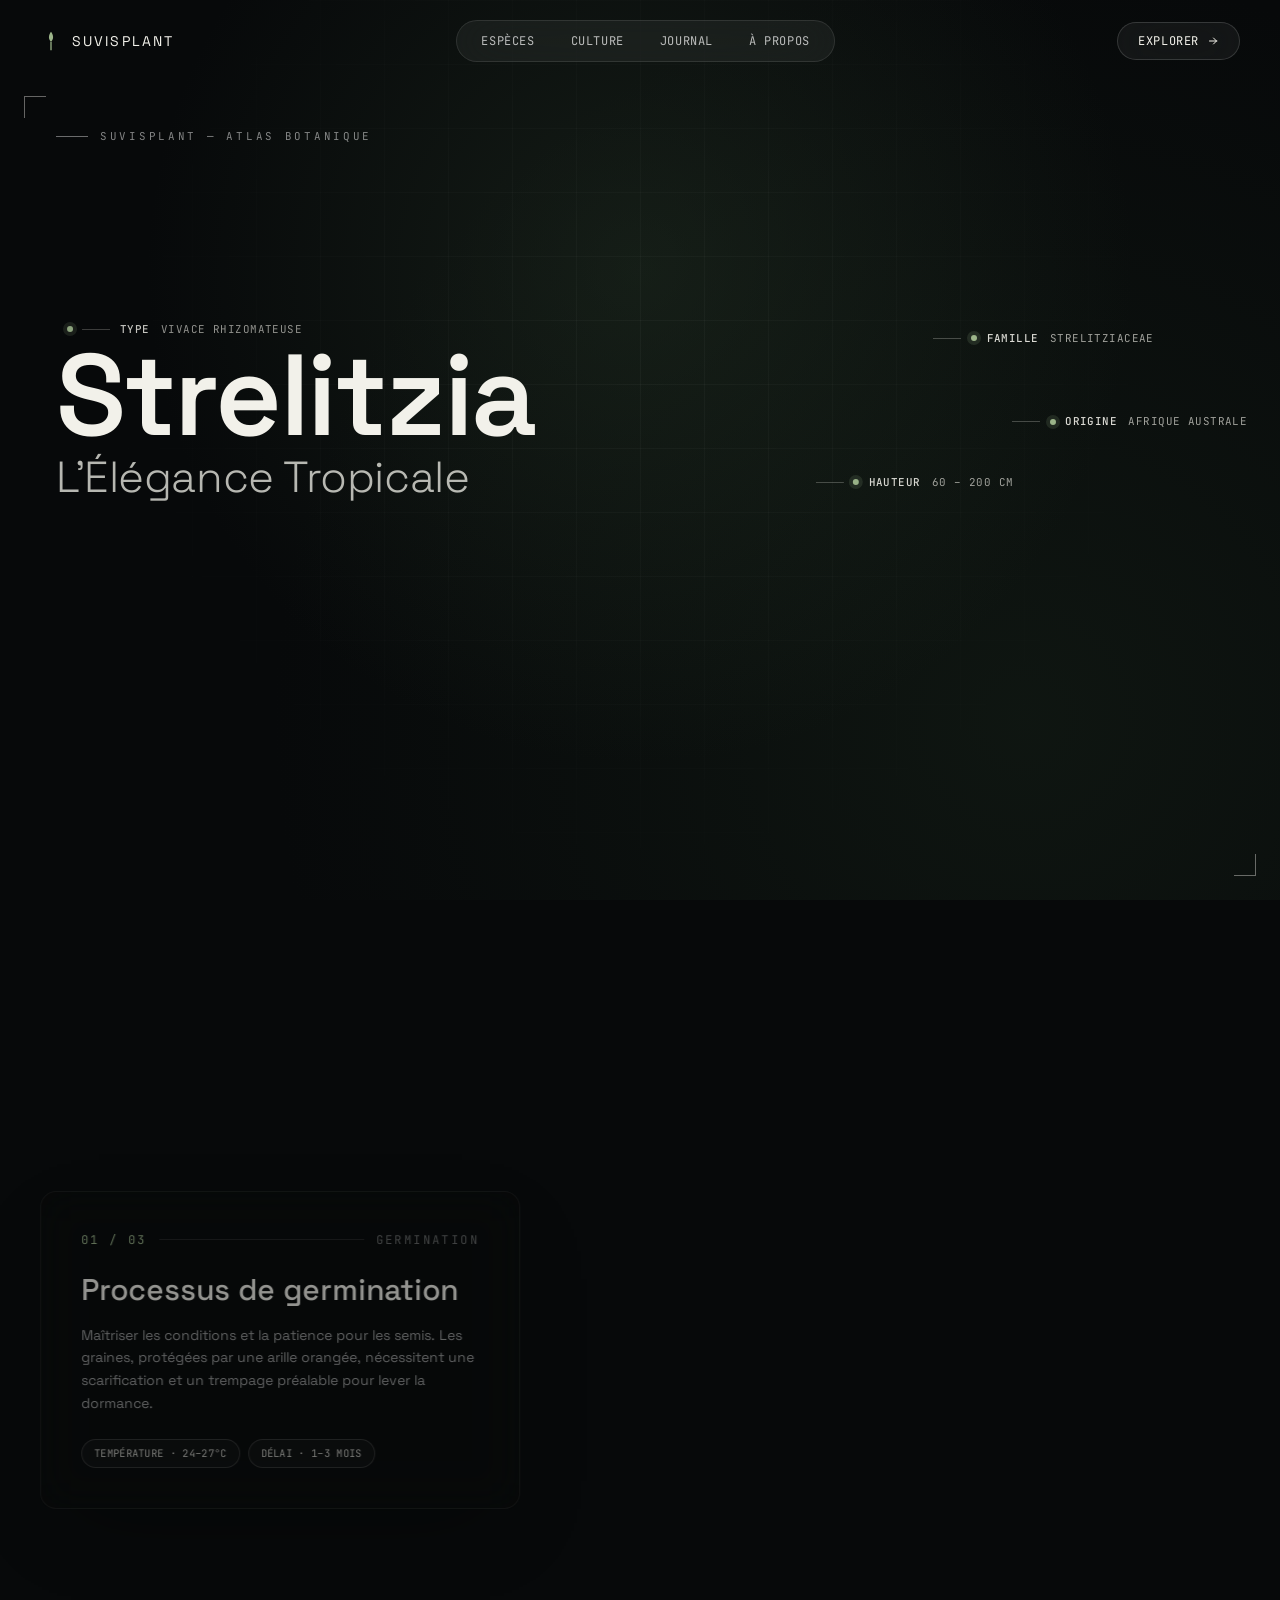
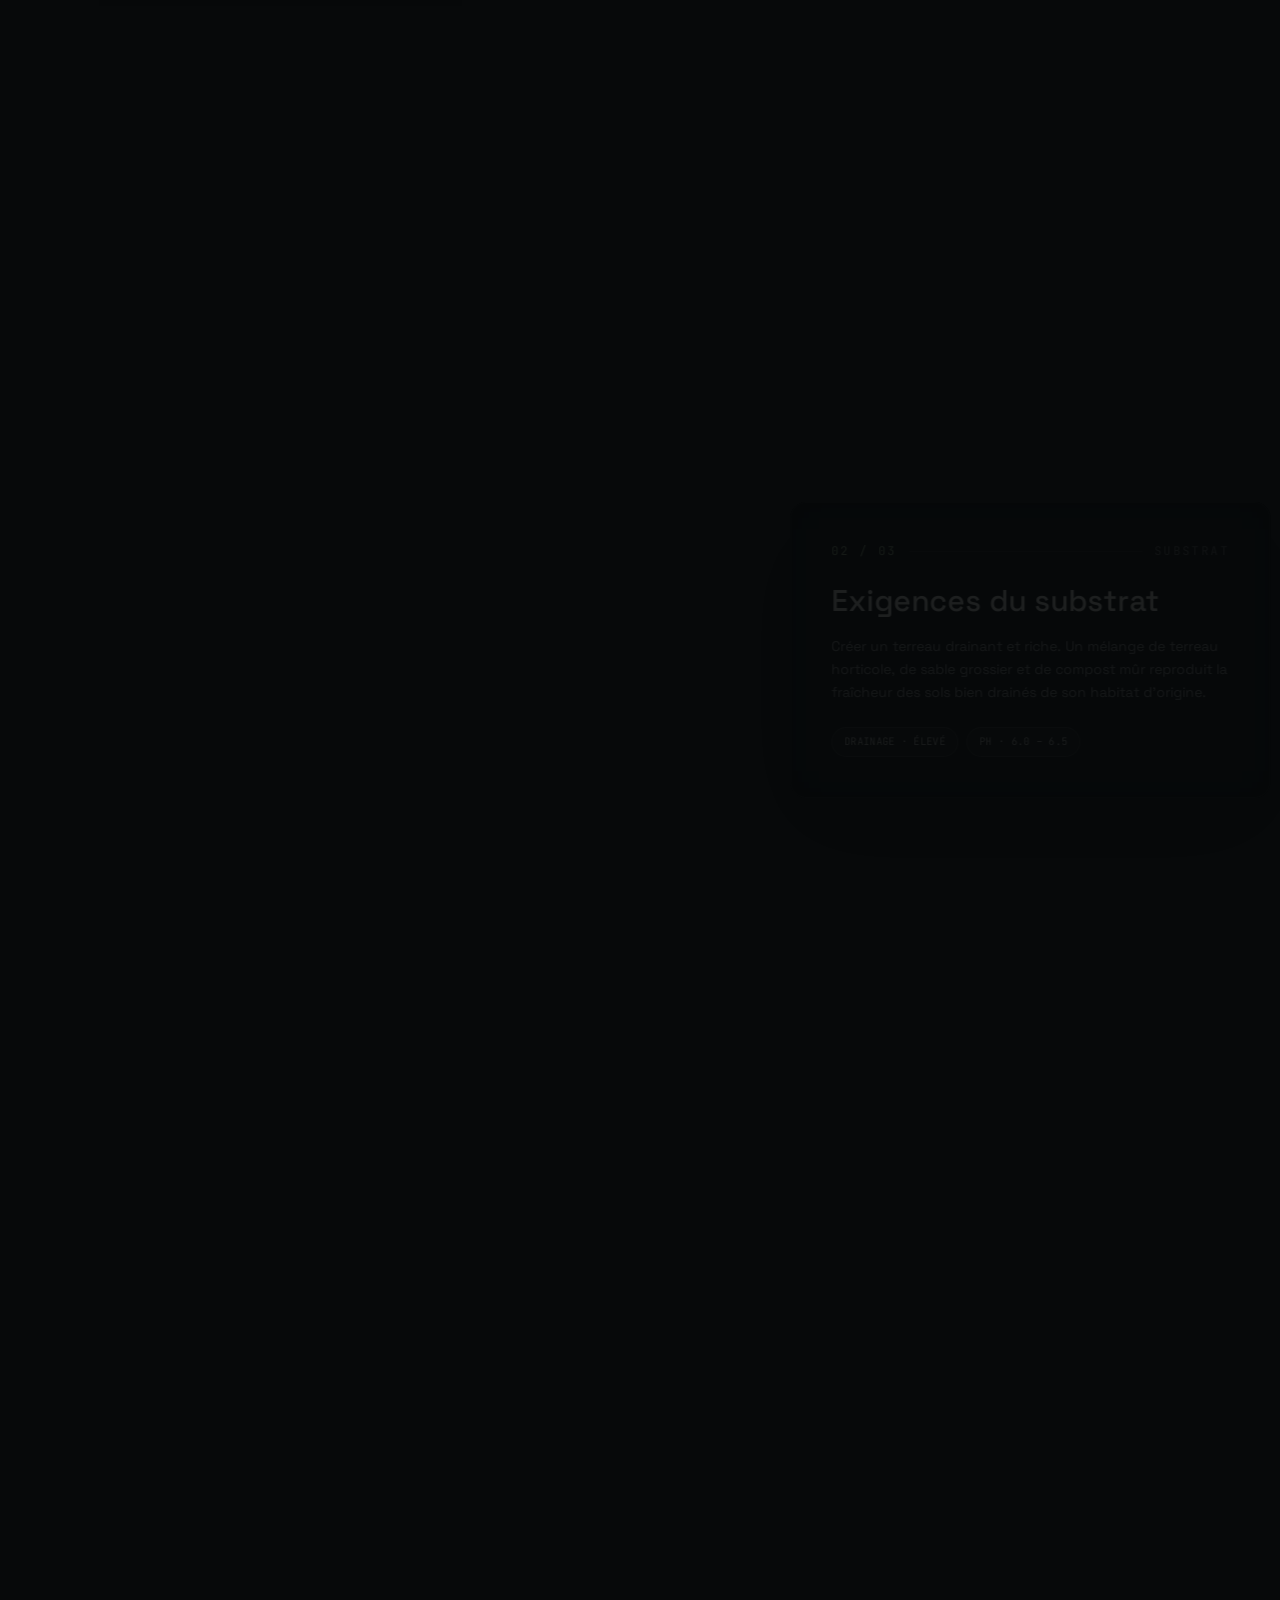
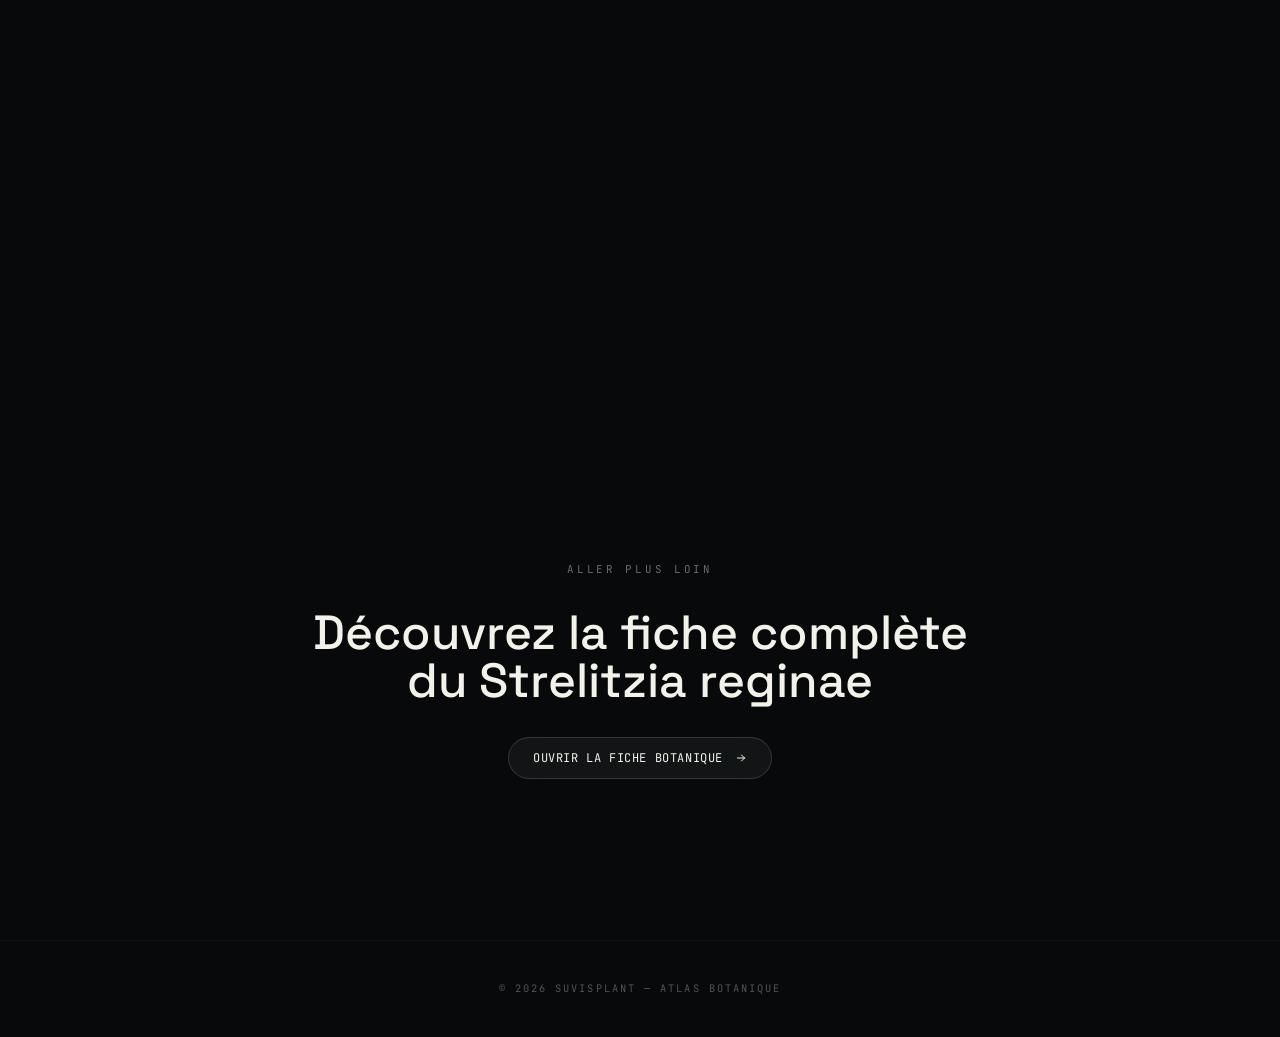
==== strelitzia.html @ f4ab7fd3 "Ajoute la page immersive Strelitzia (scrollytelling nature-tech) Nouvelle page d'accueil dédiée stre" ====
<!DOCTYPE html>
<html lang="fr">
<head>
<meta charset="UTF-8">
<meta name="viewport" content="width=device-width, initial-scale=1.0">
<title>Strelitzia — L'Élégance Tropicale | SuvisPlant</title>
<meta name="description" content="SuvisPlant — Atlas botanique immersif du Strelitzia reginae (Oiseau de paradis) : germination, substrat et exposition, en scrollytelling 3D.">
<meta name="theme-color" content="#07090A">
<link rel="icon" href="data:image/svg+xml,%3Csvg xmlns='http://www.w3.org/2000/svg' viewBox='0 0 100 100'%3E%3Ctext y='.9em' font-size='90'%3E%F0%9F%8C%BF%3C/text%3E%3C/svg%3E">

<!-- Polices : Space Grotesk (titres monumentaux) + JetBrains Mono (données / labels techniques) -->
<link rel="preconnect" href="https://fonts.googleapis.com">
<link rel="preconnect" href="https://fonts.gstatic.com" crossorigin>
<link href="https://fonts.googleapis.com/css2?family=Space+Grotesk:wght@300;400;500;600;700&family=JetBrains+Mono:wght@400;500;600&display=swap" rel="stylesheet">

<!-- Tailwind CSS : feuille statique pré-compilée (css/strelitzia.tw.css).
     Après modification des classes dans ce fichier, régénérer avec :
     npx tailwindcss@3.4 -i input.css -o css/strelitzia.tw.css --minify
     (config : content=[strelitzia.html], theme.extend = fontFamily display/mono + couleurs ink/mist/sage) -->
<link rel="stylesheet" href="css/strelitzia.tw.css">

<style>
  html { scroll-behavior: smooth; overflow-x: clip; }
  body { background: #07090A; overflow-x: clip; }

  ::selection { background: #9CB58A; color: #07090A; }

  /* ---- Fond fixe : voile atmosphérique en attendant la scène Three.js ---- */
  #scene-stage {
    background:
      radial-gradient(circle at 50% 30%, rgba(45,64,45,0.35), transparent 55%),
      radial-gradient(circle at 80% 80%, rgba(20,30,22,0.6), transparent 60%),
      #07090A;
  }
  #scene-stage::after {
    content: "";
    position: absolute; inset: 0;
    background-image:
      linear-gradient(rgba(255,255,255,0.035) 1px, transparent 1px),
      linear-gradient(90deg, rgba(255,255,255,0.035) 1px, transparent 1px);
    background-size: 64px 64px;
    mask-image: radial-gradient(circle at 50% 40%, black 0%, transparent 70%);
    pointer-events: none;
  }

  /* ---- Titre monumental ---- */
  .hero-title {
    font-family: 'Space Grotesk', sans-serif;
    font-weight: 600;
    line-height: 0.92;
    letter-spacing: -0.02em;
    font-size: clamp(3.25rem, 9vw, 8.5rem);
  }
  .hero-title-sub {
    font-weight: 300;
    font-size: clamp(1.5rem, 3.4vw, 2.75rem);
    letter-spacing: -0.01em;
    color: rgba(242,241,234,0.75);
  }

  /* ---- Marqueurs de données flottants (repères type HUD) ---- */
  /* display géré par les utilitaires Tailwind (hidden / sm:flex / lg:flex) */
  .data-marker {
    position: absolute;
    align-items: center;
    gap: 0.6rem;
    font-family: 'JetBrains Mono', monospace;
    font-size: 0.68rem;
    letter-spacing: 0.04em;
    text-transform: uppercase;
    color: rgba(242,241,234,0.65);
    white-space: nowrap;
  }
  .data-marker-dot {
    width: 6px; height: 6px; border-radius: 9999px;
    background: #9CB58A;
    box-shadow: 0 0 0 4px rgba(156,181,138,0.15);
    flex-shrink: 0;
  }
  .data-marker-line {
    width: 28px; height: 1px;
    background: rgba(242,241,234,0.25);
    flex-shrink: 0;
  }
  .data-marker b {
    color: rgba(242,241,234,0.9);
    font-weight: 500;
    margin-right: 0.35em;
  }

  /* ---- Fiches techniques flottantes ---- */
  .fiche-panel {
    max-width: 30rem;
    background: rgba(10,12,10,0.45);
    backdrop-filter: blur(20px);
    -webkit-backdrop-filter: blur(20px);
    border: 1px solid rgba(242,241,234,0.08);
    box-shadow: 0 30px 80px -30px rgba(0,0,0,0.7);
  }

  /* Angles techniques (repères "chirurgicaux") sur la section hero */
  .hud-corner { position: absolute; width: 22px; height: 22px; opacity: 0.4; }
  .hud-corner::before, .hud-corner::after { content: ""; position: absolute; background: #F2F1EA; }
  .hud-corner::before { width: 100%; height: 1px; top: 0; left: 0; }
  .hud-corner::after { width: 1px; height: 100%; top: 0; left: 0; }
  .hud-corner.br { transform: rotate(180deg); }

  .chip {
    font-family: 'JetBrains Mono', monospace;
    font-size: 0.65rem;
    letter-spacing: 0.03em;
    text-transform: uppercase;
    color: rgba(242,241,234,0.8);
    border: 1px solid rgba(242,241,234,0.15);
    background: rgba(255,255,255,0.03);
  }

  .scroll-cue-line { width: 1px; height: 40px; background: linear-gradient(to bottom, rgba(242,241,234,0.6), transparent); }
</style>
</head>
<body class="text-[#F2F1EA] font-display antialiased overflow-x-hidden">

<!-- ==================================================================
     FOND FIXE PLEIN ÉCRAN — accueille la scène 3D (Strelitzia)
     ================================================================== -->
<div id="scene-stage" class="fixed inset-0 z-0 h-screen w-screen overflow-hidden">
  <!-- PLACEHOLDER : SCÈNE THREE.JS (MODÈLE STRELITZIA) ICI -->
  <canvas id="strelitzia-canvas" class="h-full w-full block" data-gsap-target="scene-canvas"></canvas>
</div>

<!-- ==================================================================
     HEADER — transparent, fixe, glassmorphism au scroll
     ================================================================== -->
<header id="site-header" class="fixed top-0 inset-x-0 z-50 transition-colors duration-500" data-gsap="header">
  <div class="mx-auto flex max-w-7xl items-center justify-between gap-6 px-6 py-5 lg:px-10">

    <a href="index.html" class="flex items-center gap-2.5 shrink-0">
      <svg width="22" height="22" viewBox="0 0 24 24" fill="none" class="text-sage">
        <path d="M12 2C9 6 9 10 12 13C15 10 15 6 12 2Z" fill="currentColor"/>
        <path d="M12 22V13" stroke="currentColor" stroke-width="1.4"/>
      </svg>
      <span class="font-display text-sm tracking-[0.15em] uppercase">SuvisPlant</span>
    </a>

    <nav class="hidden md:flex items-center gap-1 rounded-full border border-white/10 bg-white/5 px-2 py-1.5 backdrop-blur-xl">
      <a href="index.html#plantCatalog" class="rounded-full px-4 py-1.5 text-xs font-mono uppercase tracking-wider text-white/70 hover:text-white hover:bg-white/10 transition">Espèces</a>
      <a href="#fiches" class="rounded-full px-4 py-1.5 text-xs font-mono uppercase tracking-wider text-white/70 hover:text-white hover:bg-white/10 transition">Culture</a>
      <a href="index.html" class="rounded-full px-4 py-1.5 text-xs font-mono uppercase tracking-wider text-white/70 hover:text-white hover:bg-white/10 transition">Journal</a>
      <a href="index.html" class="rounded-full px-4 py-1.5 text-xs font-mono uppercase tracking-wider text-white/70 hover:text-white hover:bg-white/10 transition">À propos</a>
    </nav>

    <a href="index.html#plante=p108-strelitzia-reginae"
       class="flex items-center gap-2 rounded-full border border-white/15 bg-white/5 px-5 py-2.5 text-xs font-mono uppercase tracking-wider backdrop-blur-xl hover:bg-white/10 hover:border-white/30 transition shrink-0">
      Explorer
      <svg width="12" height="12" viewBox="0 0 24 24" fill="none"><path d="M5 12H19M19 12L13 6M19 12L13 18" stroke="currentColor" stroke-width="2" stroke-linecap="round" stroke-linejoin="round"/></svg>
    </a>
  </div>
</header>

<main class="relative z-10">

  <!-- ================================================================
       HERO — titre monumental + repères HUD + intro
       ================================================================ -->
  <section id="hero" data-gsap-section="hero" class="relative flex h-[100svh] min-h-[760px] w-full flex-col justify-between overflow-hidden px-6 pb-10 pt-28 lg:px-14 lg:pt-32">

    <span class="hud-corner tl" style="top:96px; left:24px;"></span>
    <span class="hud-corner br" style="bottom:24px; right:24px;"></span>

    <!-- Kicker -->
    <div class="flex items-center gap-3 text-white/50" data-gsap="hero-kicker">
      <span class="block h-px w-8 bg-white/40"></span>
      <span class="font-mono text-[0.68rem] uppercase tracking-[0.25em]">SuvisPlant — Atlas Botanique</span>
    </div>

    <!-- Titre + repères de données -->
    <div class="relative flex-1 flex items-center">
      <div class="relative w-full">
        <h1 class="hero-title" data-gsap="hero-title">
          <span class="block">Strelitzia</span>
          <span class="hero-title-sub block mt-2">L'Élégance Tropicale</span>
        </h1>

        <!-- Repères flottants type HUD, positionnés autour de l'emplacement du futur modèle 3D -->
        <div class="data-marker hidden sm:flex" style="top: -8%; right: 6%;" data-gsap="marker-famille">
          <span class="data-marker-line"></span>
          <span class="data-marker-dot"></span>
          <span><b>Famille</b> Strelitziaceae</span>
        </div>
        <div class="data-marker hidden sm:flex" style="top: 46%; right: -2%;" data-gsap="marker-origine">
          <span class="data-marker-line"></span>
          <span class="data-marker-dot"></span>
          <span><b>Origine</b> Afrique australe</span>
        </div>
        <div class="data-marker hidden sm:flex" style="bottom: 4%; right: 18%;" data-gsap="marker-hauteur">
          <span class="data-marker-line"></span>
          <span class="data-marker-dot"></span>
          <span><b>Hauteur</b> 60 – 200 cm</span>
        </div>
        <div class="data-marker hidden lg:flex" style="top: -14%; left: 1%;" data-gsap="marker-type">
          <span class="data-marker-dot"></span>
          <span class="data-marker-line"></span>
          <span><b>Type</b> Vivace rhizomateuse</span>
        </div>
      </div>
    </div>

    <!-- Bas de hero : texte d'intro + cue de scroll -->
    <div class="flex flex-col md:flex-row md:items-end md:justify-between gap-8" data-gsap="hero-footer">
      <p class="max-w-md text-sm leading-relaxed text-white/55" data-gsap="hero-text">
        Reconnu pour son inflorescence spectaculaire évoquant la crête d'un oiseau tropical,
        le <em class="not-italic text-white/80">Strelitzia reginae</em> incarne l'élégance
        sculpturale du vivant. Cet atlas retrace, étape par étape, les conditions précises
        de sa culture.
      </p>
      <div class="flex items-center gap-3 md:flex-col md:items-center" data-gsap="scroll-cue">
        <span class="font-mono text-[0.65rem] uppercase tracking-[0.2em] text-white/40 md:[writing-mode:vertical-rl]">Faites défiler</span>
        <span class="scroll-cue-line"></span>
      </div>
    </div>
  </section>

  <!-- ================================================================
       FICHES TECHNIQUES — panneaux asymétriques déclenchés au scroll
       ================================================================ -->
  <div id="fiches" data-gsap-section="fiches">

    <!-- Fiche 01 — Germination (gauche) -->
    <section class="relative flex min-h-screen w-full items-center justify-start px-6 lg:px-16" data-panel-index="1">
      <article class="fiche-panel rounded-2xl p-8 lg:p-10" data-gsap="panel-1">
        <div class="mb-6 flex items-center gap-3 text-sage">
          <span class="font-mono text-xs tracking-[0.2em]">01 / 03</span>
          <span class="block h-px flex-1 bg-white/10"></span>
          <span class="font-mono text-xs uppercase tracking-[0.2em] text-white/40">Germination</span>
        </div>
        <h2 class="font-display text-2xl lg:text-3xl font-medium mb-4">Processus de germination</h2>
        <p class="text-sm leading-relaxed text-white/60">
          Maîtriser les conditions et la patience pour les semis. Les graines,
          protégées par une arille orangée, nécessitent une scarification et un
          trempage préalable pour lever la dormance.
        </p>
        <div class="mt-6 flex flex-wrap gap-2">
          <span class="chip rounded-full px-3 py-1.5">Température · 24–27°C</span>
          <span class="chip rounded-full px-3 py-1.5">Délai · 1–3 mois</span>
        </div>
      </article>
    </section>

    <!-- Fiche 02 — Substrat (droite) -->
    <section class="relative flex min-h-screen w-full items-center justify-end px-6 lg:px-16" data-panel-index="2">
      <article class="fiche-panel rounded-2xl p-8 lg:p-10" data-gsap="panel-2">
        <div class="mb-6 flex items-center gap-3 text-sage">
          <span class="font-mono text-xs tracking-[0.2em]">02 / 03</span>
          <span class="block h-px flex-1 bg-white/10"></span>
          <span class="font-mono text-xs uppercase tracking-[0.2em] text-white/40">Substrat</span>
        </div>
        <h2 class="font-display text-2xl lg:text-3xl font-medium mb-4">Exigences du substrat</h2>
        <p class="text-sm leading-relaxed text-white/60">
          Créer un terreau drainant et riche. Un mélange de terreau horticole,
          de sable grossier et de compost mûr reproduit la fraîcheur des sols
          bien drainés de son habitat d'origine.
        </p>
        <div class="mt-6 flex flex-wrap gap-2">
          <span class="chip rounded-full px-3 py-1.5">Drainage · Élevé</span>
          <span class="chip rounded-full px-3 py-1.5">pH · 6.0 – 6.5</span>
        </div>
      </article>
    </section>

    <!-- Fiche 03 — Exposition (gauche) -->
    <section class="relative flex min-h-screen w-full items-center justify-start px-6 lg:px-16" data-panel-index="3">
      <article class="fiche-panel rounded-2xl p-8 lg:p-10" data-gsap="panel-3">
        <div class="mb-6 flex items-center gap-3 text-sage">
          <span class="font-mono text-xs tracking-[0.2em]">03 / 03</span>
          <span class="block h-px flex-1 bg-white/10"></span>
          <span class="font-mono text-xs uppercase tracking-[0.2em] text-white/40">Exposition</span>
        </div>
        <h2 class="font-display text-2xl lg:text-3xl font-medium mb-4">Exposition</h2>
        <p class="text-sm leading-relaxed text-white/60">
          Maximiser la lumière pour une croissance optimale. Une lumière vive
          et abondante — sans soleil brûlant aux heures les plus chaudes —
          favorise l'apparition des inflorescences.
        </p>
        <div class="mt-6 flex flex-wrap gap-2">
          <span class="chip rounded-full px-3 py-1.5">Lumière · Vive indirecte</span>
          <span class="chip rounded-full px-3 py-1.5">Durée · 6h+ / jour</span>
        </div>
      </article>
    </section>
  </div>

  <!-- ================================================================
       CTA FINAL
       ================================================================ -->
  <section class="relative flex min-h-[60vh] w-full flex-col items-center justify-center gap-8 px-6 text-center" data-gsap-section="cta">
    <span class="font-mono text-[0.68rem] uppercase tracking-[0.25em] text-white/40">Aller plus loin</span>
    <h2 class="font-display text-3xl lg:text-5xl font-medium max-w-2xl leading-tight">
      Découvrez la fiche complète du Strelitzia reginae
    </h2>
    <a href="index.html#plante=p108-strelitzia-reginae"
       class="flex items-center gap-3 rounded-full border border-white/15 bg-white/5 px-6 py-3 text-xs font-mono uppercase tracking-wider backdrop-blur-xl hover:bg-white/10 hover:border-white/30 transition">
      Ouvrir la fiche botanique
      <svg width="12" height="12" viewBox="0 0 24 24" fill="none"><path d="M5 12H19M19 12L13 6M19 12L13 18" stroke="currentColor" stroke-width="2" stroke-linecap="round" stroke-linejoin="round"/></svg>
    </a>
  </section>
</main>

<footer class="relative z-10 border-t border-white/5 px-6 py-10 text-center lg:px-14">
  <p class="font-mono text-[0.65rem] uppercase tracking-[0.2em] text-white/30">© 2026 SuvisPlant — Atlas botanique</p>
</footer>

<!-- GSAP + ScrollTrigger (auto-hébergés, v3.12.2) : socle prêt pour brancher les animations 3D / scrollytelling -->
<script src="js/vendor/gsap.min.js"></script>
<script src="js/vendor/ScrollTrigger.min.js"></script>
<script>
(function () {
  gsap.registerPlugin(ScrollTrigger);

  // Header : intensifie le glassmorphism une fois le hero dépassé
  const header = document.getElementById('site-header');
  ScrollTrigger.create({
    start: 'top top-=10',
    end: 99999,
    onUpdate(self) {
      header.classList.toggle('bg-black/30', self.scroll() > 40);
      header.classList.toggle('backdrop-blur-xl', self.scroll() > 40);
      header.classList.toggle('border-b', self.scroll() > 40);
      header.classList.toggle('border-white/5', self.scroll() > 40);
    },
  });

  // Entrée du hero
  gsap.timeline({ defaults: { ease: 'power3.out' } })
    .from('[data-gsap="hero-kicker"]', { opacity: 0, y: 12, duration: 0.6 })
    .from('[data-gsap="hero-title"]', { opacity: 0, y: 40, duration: 0.9 }, '-=0.3')
    .from('[data-gsap^="marker-"]', { opacity: 0, x: -10, stagger: 0.12, duration: 0.6 }, '-=0.4')
    .from('[data-gsap="hero-footer"]', { opacity: 0, y: 20, duration: 0.6 }, '-=0.3');

  // Révélation des fiches techniques au scroll
  document.querySelectorAll('[data-gsap^="panel-"]').forEach((panel) => {
    const fromRight = panel.closest('section').classList.contains('justify-end');
    gsap.from(panel, {
      opacity: 0,
      x: fromRight ? 60 : -60,
      duration: 0.9,
      ease: 'power3.out',
      scrollTrigger: {
        trigger: panel,
        start: 'top 75%',
        toggleActions: 'play none none reverse',
      },
    });
  });

  // TODO : brancher ici la timeline Three.js (rotation / cadrage du Strelitzia)
  // en s'appuyant sur les mêmes ScrollTrigger que les fiches ci-dessus
  // (ex: un ScrollTrigger par [data-panel-index] pilotant la caméra / le modèle).
})();
</script>
</body>
</html>
---- css/strelitzia.tw.css ----
*,:after,:before{--tw-border-spacing-x:0;--tw-border-spacing-y:0;--tw-translate-x:0;--tw-translate-y:0;--tw-rotate:0;--tw-skew-x:0;--tw-skew-y:0;--tw-scale-x:1;--tw-scale-y:1;--tw-pan-x: ;--tw-pan-y: ;--tw-pinch-zoom: ;--tw-scroll-snap-strictness:proximity;--tw-gradient-from-position: ;--tw-gradient-via-position: ;--tw-gradient-to-position: ;--tw-ordinal: ;--tw-slashed-zero: ;--tw-numeric-figure: ;--tw-numeric-spacing: ;--tw-numeric-fraction: ;--tw-ring-inset: ;--tw-ring-offset-width:0px;--tw-ring-offset-color:#fff;--tw-ring-color:rgba(59,130,246,.5);--tw-ring-offset-shadow:0 0 #0000;--tw-ring-shadow:0 0 #0000;--tw-shadow:0 0 #0000;--tw-shadow-colored:0 0 #0000;--tw-blur: ;--tw-brightness: ;--tw-contrast: ;--tw-grayscale: ;--tw-hue-rotate: ;--tw-invert: ;--tw-saturate: ;--tw-sepia: ;--tw-drop-shadow: ;--tw-backdrop-blur: ;--tw-backdrop-brightness: ;--tw-backdrop-contrast: ;--tw-backdrop-grayscale: ;--tw-backdrop-hue-rotate: ;--tw-backdrop-invert: ;--tw-backdrop-opacity: ;--tw-backdrop-saturate: ;--tw-backdrop-sepia: ;--tw-contain-size: ;--tw-contain-layout: ;--tw-contain-paint: ;--tw-contain-style: }::backdrop{--tw-border-spacing-x:0;--tw-border-spacing-y:0;--tw-translate-x:0;--tw-translate-y:0;--tw-rotate:0;--tw-skew-x:0;--tw-skew-y:0;--tw-scale-x:1;--tw-scale-y:1;--tw-pan-x: ;--tw-pan-y: ;--tw-pinch-zoom: ;--tw-scroll-snap-strictness:proximity;--tw-gradient-from-position: ;--tw-gradient-via-position: ;--tw-gradient-to-position: ;--tw-ordinal: ;--tw-slashed-zero: ;--tw-numeric-figure: ;--tw-numeric-spacing: ;--tw-numeric-fraction: ;--tw-ring-inset: ;--tw-ring-offset-width:0px;--tw-ring-offset-color:#fff;--tw-ring-color:rgba(59,130,246,.5);--tw-ring-offset-shadow:0 0 #0000;--tw-ring-shadow:0 0 #0000;--tw-shadow:0 0 #0000;--tw-shadow-colored:0 0 #0000;--tw-blur: ;--tw-brightness: ;--tw-contrast: ;--tw-grayscale: ;--tw-hue-rotate: ;--tw-invert: ;--tw-saturate: ;--tw-sepia: ;--tw-drop-shadow: ;--tw-backdrop-blur: ;--tw-backdrop-brightness: ;--tw-backdrop-contrast: ;--tw-backdrop-grayscale: ;--tw-backdrop-hue-rotate: ;--tw-backdrop-invert: ;--tw-backdrop-opacity: ;--tw-backdrop-saturate: ;--tw-backdrop-sepia: ;--tw-contain-size: ;--tw-contain-layout: ;--tw-contain-paint: ;--tw-contain-style: }/*! tailwindcss v3.4.17 | MIT License | https://tailwindcss.com*/*,:after,:before{box-sizing:border-box;border:0 solid #e5e7eb}:after,:before{--tw-content:""}:host,html{line-height:1.5;-webkit-text-size-adjust:100%;-moz-tab-size:4;-o-tab-size:4;tab-size:4;font-family:ui-sans-serif,system-ui,sans-serif,Apple Color Emoji,Segoe UI Emoji,Segoe UI Symbol,Noto Color Emoji;font-feature-settings:normal;font-variation-settings:normal;-webkit-tap-highlight-color:transparent}body{margin:0;line-height:inherit}hr{height:0;color:inherit;border-top-width:1px}abbr:where([title]){-webkit-text-decoration:underline dotted;text-decoration:underline dotted}h1,h2,h3,h4,h5,h6{font-size:inherit;font-weight:inherit}a{color:inherit;text-decoration:inherit}b,strong{font-weight:bolder}code,kbd,pre,samp{font-family:JetBrains Mono,monospace;font-feature-settings:normal;font-variation-settings:normal;font-size:1em}small{font-size:80%}sub,sup{font-size:75%;line-height:0;position:relative;vertical-align:baseline}sub{bottom:-.25em}sup{top:-.5em}table{text-indent:0;border-color:inherit;border-collapse:collapse}button,input,optgroup,select,textarea{font-family:inherit;font-feature-settings:inherit;font-variation-settings:inherit;font-size:100%;font-weight:inherit;line-height:inherit;letter-spacing:inherit;color:inherit;margin:0;padding:0}button,select{text-transform:none}button,input:where([type=button]),input:where([type=reset]),input:where([type=submit]){-webkit-appearance:button;background-color:transparent;background-image:none}:-moz-focusring{outline:auto}:-moz-ui-invalid{box-shadow:none}progress{vertical-align:baseline}::-webkit-inner-spin-button,::-webkit-outer-spin-button{height:auto}[type=search]{-webkit-appearance:textfield;outline-offset:-2px}::-webkit-search-decoration{-webkit-appearance:none}::-webkit-file-upload-button{-webkit-appearance:button;font:inherit}summary{display:list-item}blockquote,dd,dl,figure,h1,h2,h3,h4,h5,h6,hr,p,pre{margin:0}fieldset{margin:0}fieldset,legend{padding:0}menu,ol,ul{list-style:none;margin:0;padding:0}dialog{padding:0}textarea{resize:vertical}input::-moz-placeholder,textarea::-moz-placeholder{opacity:1;color:#9ca3af}input::placeholder,textarea::placeholder{opacity:1;color:#9ca3af}[role=button],button{cursor:pointer}:disabled{cursor:default}audio,canvas,embed,iframe,img,object,svg,video{display:block;vertical-align:middle}img,video{max-width:100%;height:auto}[hidden]:where(:not([hidden=until-found])){display:none}.fixed{position:fixed}.absolute{position:absolute}.relative{position:relative}.inset-0{inset:0}.inset-x-0{left:0;right:0}.top-0{top:0}.z-0{z-index:0}.z-10{z-index:10}.z-50{z-index:50}.mx-auto{margin-left:auto;margin-right:auto}.mb-4{margin-bottom:1rem}.mb-6{margin-bottom:1.5rem}.mt-2{margin-top:.5rem}.mt-6{margin-top:1.5rem}.block{display:block}.flex{display:flex}.hidden{display:none}.h-\[100svh\]{height:100svh}.h-full{height:100%}.h-px{height:1px}.h-screen{height:100vh}.min-h-\[60vh\]{min-height:60vh}.min-h-\[760px\]{min-height:760px}.min-h-screen{min-height:100vh}.w-8{width:2rem}.w-full{width:100%}.w-screen{width:100vw}.max-w-2xl{max-width:42rem}.max-w-7xl{max-width:80rem}.max-w-md{max-width:28rem}.flex-1{flex:1 1 0%}.flex-shrink{flex-shrink:1}.shrink-0{flex-shrink:0}.transform{transform:translate(var(--tw-translate-x),var(--tw-translate-y)) rotate(var(--tw-rotate)) skewX(var(--tw-skew-x)) skewY(var(--tw-skew-y)) scaleX(var(--tw-scale-x)) scaleY(var(--tw-scale-y))}.flex-col{flex-direction:column}.flex-wrap{flex-wrap:wrap}.items-center{align-items:center}.justify-start{justify-content:flex-start}.justify-end{justify-content:flex-end}.justify-center{justify-content:center}.justify-between{justify-content:space-between}.gap-1{gap:.25rem}.gap-2{gap:.5rem}.gap-2\.5{gap:.625rem}.gap-3{gap:.75rem}.gap-6{gap:1.5rem}.gap-8{gap:2rem}.overflow-hidden{overflow:hidden}.overflow-x-hidden{overflow-x:hidden}.rounded-2xl{border-radius:1rem}.rounded-full{border-radius:9999px}.border{border-width:1px}.border-b{border-bottom-width:1px}.border-t{border-top-width:1px}.border-white\/10{border-color:hsla(0,0%,100%,.1)}.border-white\/15{border-color:hsla(0,0%,100%,.15)}.border-white\/5{border-color:hsla(0,0%,100%,.05)}.bg-black\/30{background-color:rgba(0,0,0,.3)}.bg-white\/10{background-color:hsla(0,0%,100%,.1)}.bg-white\/40{background-color:hsla(0,0%,100%,.4)}.bg-white\/5{background-color:hsla(0,0%,100%,.05)}.p-8{padding:2rem}.px-2{padding-left:.5rem;padding-right:.5rem}.px-3{padding-left:.75rem;padding-right:.75rem}.px-4{padding-left:1rem;padding-right:1rem}.px-5{padding-left:1.25rem;padding-right:1.25rem}.px-6{padding-left:1.5rem;padding-right:1.5rem}.py-1\.5{padding-top:.375rem;padding-bottom:.375rem}.py-10{padding-top:2.5rem;padding-bottom:2.5rem}.py-2\.5{padding-top:.625rem;padding-bottom:.625rem}.py-3{padding-top:.75rem;padding-bottom:.75rem}.py-5{padding-top:1.25rem;padding-bottom:1.25rem}.pb-10{padding-bottom:2.5rem}.pt-28{padding-top:7rem}.text-center{text-align:center}.font-display{font-family:Space Grotesk,sans-serif}.font-mono{font-family:JetBrains Mono,monospace}.text-2xl{font-size:1.5rem;line-height:2rem}.text-3xl{font-size:1.875rem;line-height:2.25rem}.text-\[0\.65rem\]{font-size:.65rem}.text-\[0\.68rem\]{font-size:.68rem}.text-sm{font-size:.875rem;line-height:1.25rem}.text-xs{font-size:.75rem;line-height:1rem}.font-medium{font-weight:500}.uppercase{text-transform:uppercase}.not-italic{font-style:normal}.leading-relaxed{line-height:1.625}.leading-tight{line-height:1.25}.tracking-\[0\.15em\]{letter-spacing:.15em}.tracking-\[0\.25em\]{letter-spacing:.25em}.tracking-\[0\.2em\]{letter-spacing:.2em}.tracking-wider{letter-spacing:.05em}.text-\[\#F2F1EA\]{--tw-text-opacity:1;color:rgb(242 241 234/var(--tw-text-opacity,1))}.text-sage{--tw-text-opacity:1;color:rgb(156 181 138/var(--tw-text-opacity,1))}.text-white\/30{color:hsla(0,0%,100%,.3)}.text-white\/40{color:hsla(0,0%,100%,.4)}.text-white\/50{color:hsla(0,0%,100%,.5)}.text-white\/55{color:hsla(0,0%,100%,.55)}.text-white\/60{color:hsla(0,0%,100%,.6)}.text-white\/70{color:hsla(0,0%,100%,.7)}.text-white\/80{color:hsla(0,0%,100%,.8)}.antialiased{-webkit-font-smoothing:antialiased;-moz-osx-font-smoothing:grayscale}.blur{--tw-blur:blur(8px);filter:var(--tw-blur) var(--tw-brightness) var(--tw-contrast) var(--tw-grayscale) var(--tw-hue-rotate) var(--tw-invert) var(--tw-saturate) var(--tw-sepia) var(--tw-drop-shadow)}.backdrop-blur-xl{--tw-backdrop-blur:blur(24px)}.backdrop-blur-xl,.backdrop-filter{-webkit-backdrop-filter:var(--tw-backdrop-blur) var(--tw-backdrop-brightness) var(--tw-backdrop-contrast) var(--tw-backdrop-grayscale) var(--tw-backdrop-hue-rotate) var(--tw-backdrop-invert) var(--tw-backdrop-opacity) var(--tw-backdrop-saturate) var(--tw-backdrop-sepia);backdrop-filter:var(--tw-backdrop-blur) var(--tw-backdrop-brightness) var(--tw-backdrop-contrast) var(--tw-backdrop-grayscale) var(--tw-backdrop-hue-rotate) var(--tw-backdrop-invert) var(--tw-backdrop-opacity) var(--tw-backdrop-saturate) var(--tw-backdrop-sepia)}.transition{transition-property:color,background-color,border-color,text-decoration-color,fill,stroke,opacity,box-shadow,transform,filter,-webkit-backdrop-filter;transition-property:color,background-color,border-color,text-decoration-color,fill,stroke,opacity,box-shadow,transform,filter,backdrop-filter;transition-property:color,background-color,border-color,text-decoration-color,fill,stroke,opacity,box-shadow,transform,filter,backdrop-filter,-webkit-backdrop-filter;transition-timing-function:cubic-bezier(.4,0,.2,1);transition-duration:.15s}.transition-colors{transition-property:color,background-color,border-color,text-decoration-color,fill,stroke;transition-timing-function:cubic-bezier(.4,0,.2,1);transition-duration:.15s}.duration-500{transition-duration:.5s}.hover\:border-white\/30:hover{border-color:hsla(0,0%,100%,.3)}.hover\:bg-white\/10:hover{background-color:hsla(0,0%,100%,.1)}.hover\:text-white:hover{--tw-text-opacity:1;color:rgb(255 255 255/var(--tw-text-opacity,1))}@media (min-width:640px){.sm\:flex{display:flex}}@media (min-width:768px){.md\:flex{display:flex}.md\:flex-row{flex-direction:row}.md\:flex-col{flex-direction:column}.md\:items-end{align-items:flex-end}.md\:items-center{align-items:center}.md\:justify-between{justify-content:space-between}.md\:\[writing-mode\:vertical-rl\]{writing-mode:vertical-rl}}@media (min-width:1024px){.lg\:flex{display:flex}.lg\:p-10{padding:2.5rem}.lg\:px-10{padding-left:2.5rem;padding-right:2.5rem}.lg\:px-14{padding-left:3.5rem;padding-right:3.5rem}.lg\:px-16{padding-left:4rem;padding-right:4rem}.lg\:pt-32{padding-top:8rem}.lg\:text-3xl{font-size:1.875rem;line-height:2.25rem}.lg\:text-5xl{font-size:3rem;line-height:1}}
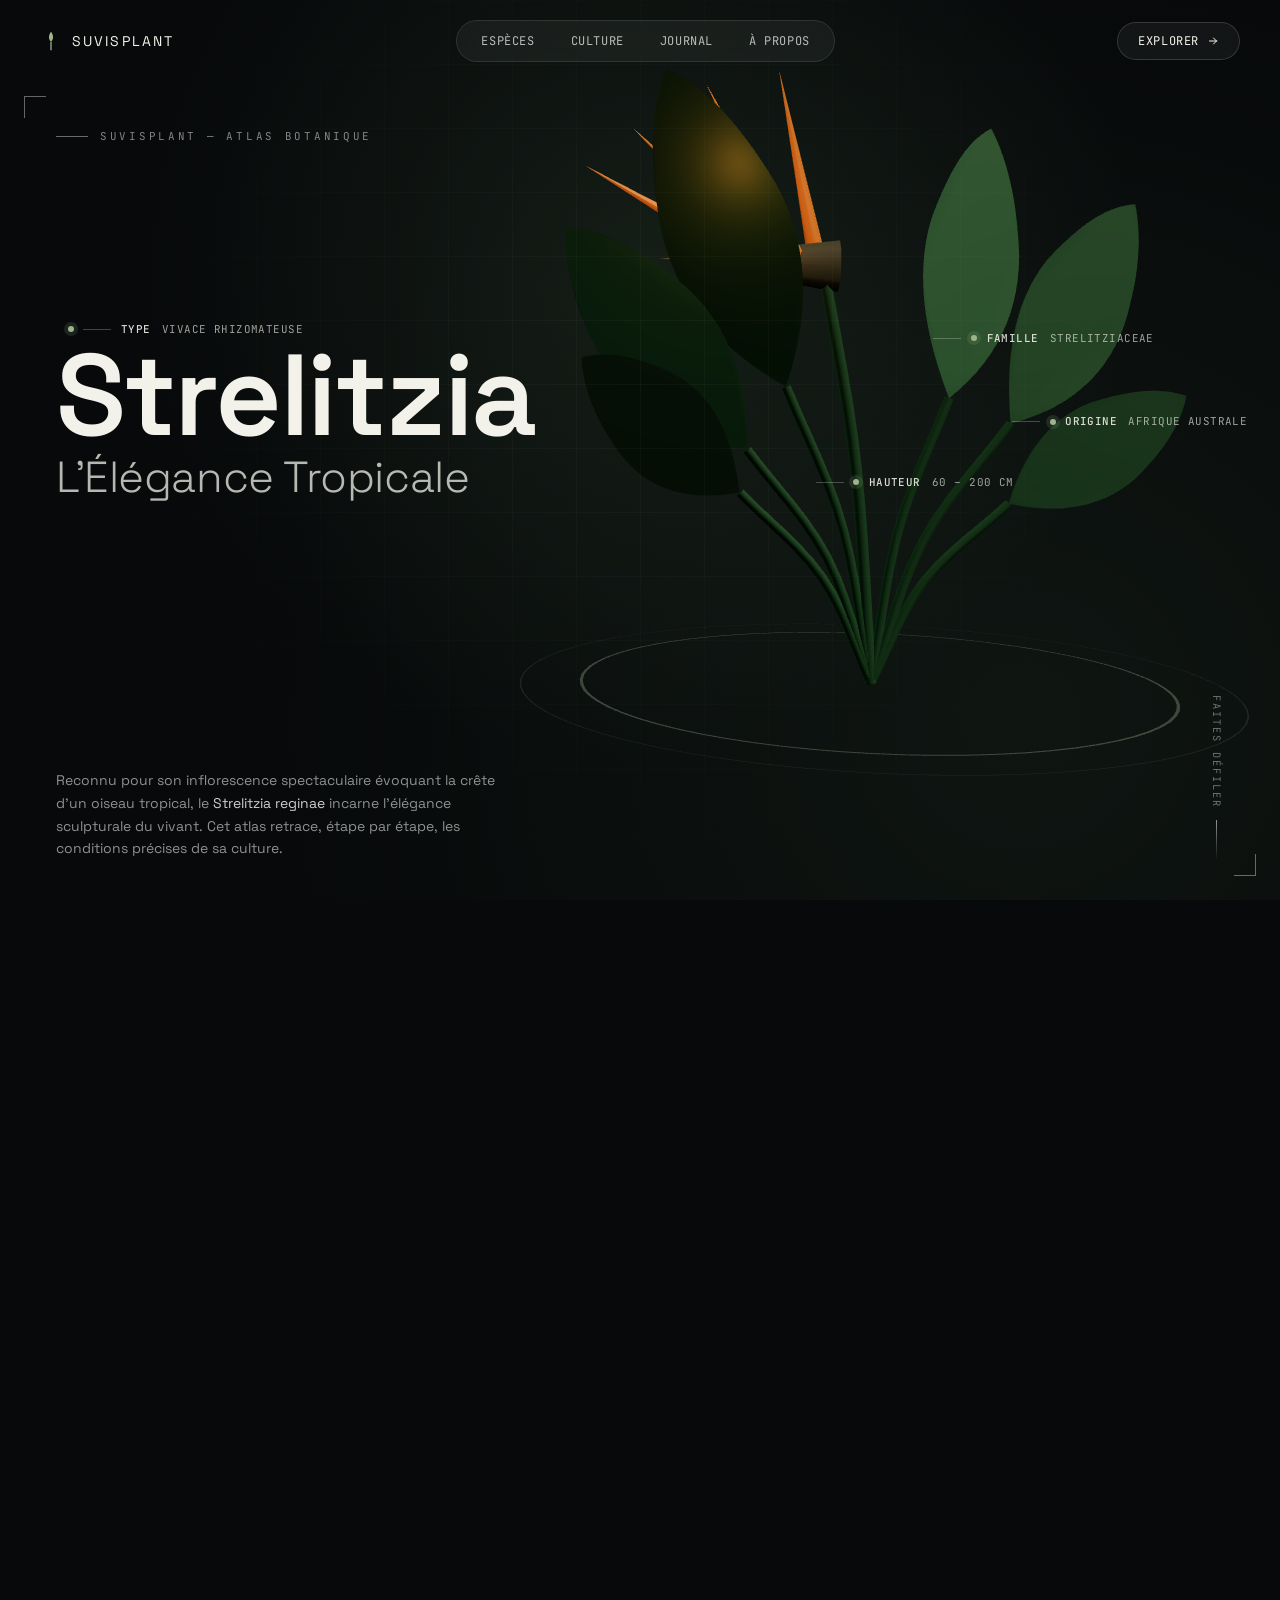
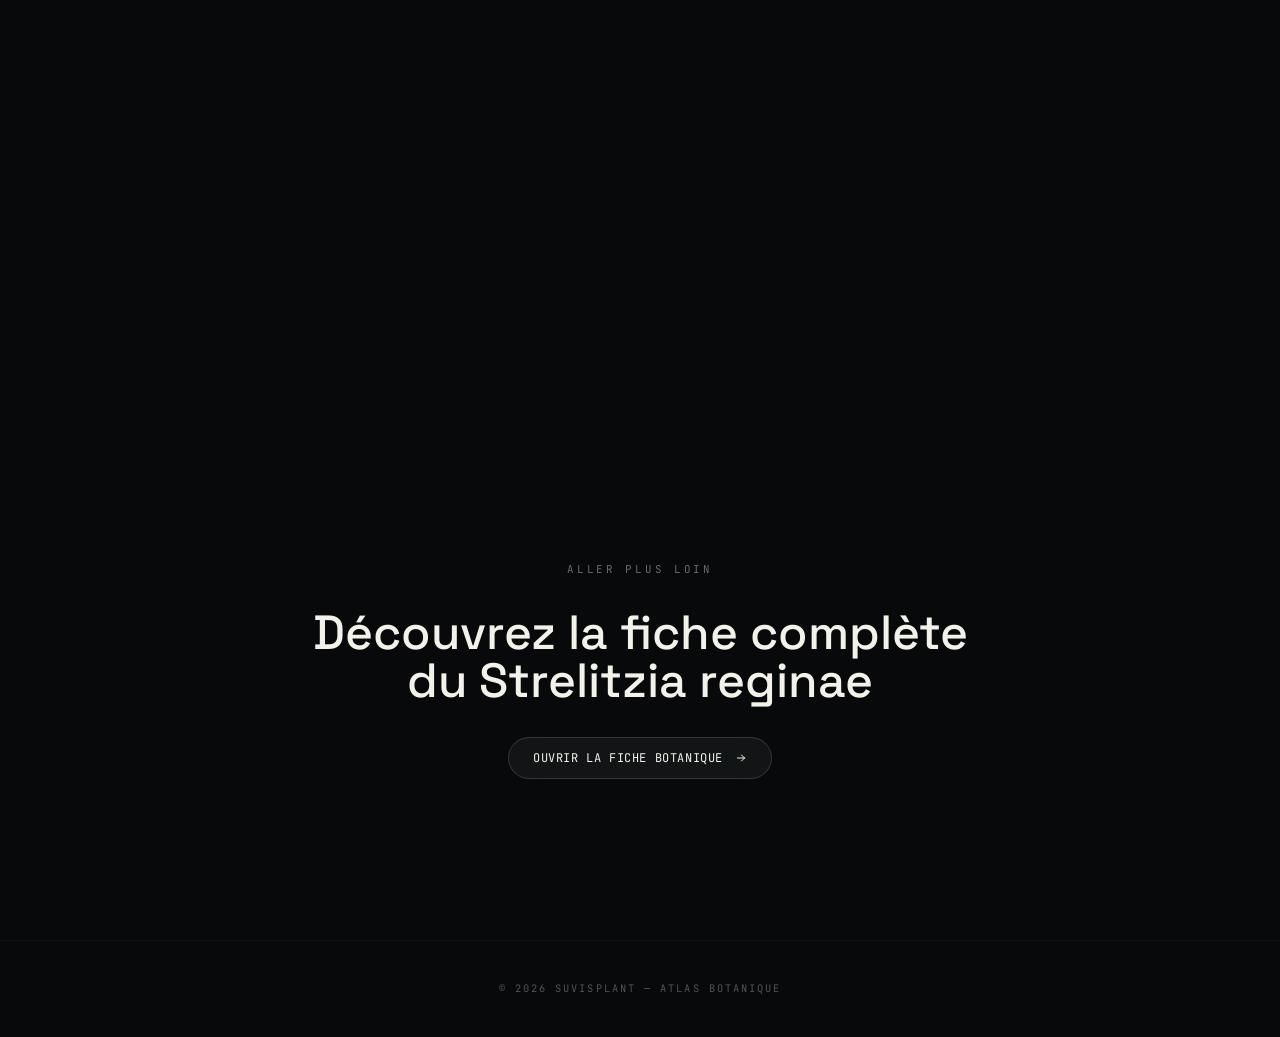
==== commit a8cf887b: "Scène 3D Strelitzia, polices auto-hébergées, Lenis et lien depuis l'accueil - js/strelitzia-scene.js" ====
--- a/strelitzia.html
+++ b/strelitzia.html
@@ -8,10 +8,25 @@
 <meta name="theme-color" content="#07090A">
 <link rel="icon" href="data:image/svg+xml,%3Csvg xmlns='http://www.w3.org/2000/svg' viewBox='0 0 100 100'%3E%3Ctext y='.9em' font-size='90'%3E%F0%9F%8C%BF%3C/text%3E%3C/svg%3E">
 
-<!-- Polices : Space Grotesk (titres monumentaux) + JetBrains Mono (données / labels techniques) -->
-<link rel="preconnect" href="https://fonts.googleapis.com">
-<link rel="preconnect" href="https://fonts.gstatic.com" crossorigin>
-<link href="https://fonts.googleapis.com/css2?family=Space+Grotesk:wght@300;400;500;600;700&family=JetBrains+Mono:wght@400;500;600&display=swap" rel="stylesheet">
+<!-- Polices auto-hébergées (variables, latin) : Space Grotesk (titres) + JetBrains Mono (données) -->
+<link rel="preload" as="font" type="font/woff2" href="fonts/space-grotesk-latin-wght-normal.woff2" crossorigin>
+<link rel="preload" as="font" type="font/woff2" href="fonts/jetbrains-mono-latin-wght-normal.woff2" crossorigin>
+<style>
+  @font-face {
+    font-family: 'Space Grotesk';
+    font-style: normal;
+    font-weight: 300 700;
+    font-display: swap;
+    src: url('fonts/space-grotesk-latin-wght-normal.woff2') format('woff2-variations');
+  }
+  @font-face {
+    font-family: 'JetBrains Mono';
+    font-style: normal;
+    font-weight: 100 800;
+    font-display: swap;
+    src: url('fonts/jetbrains-mono-latin-wght-normal.woff2') format('woff2-variations');
+  }
+</style>
 
 <!-- Tailwind CSS : feuille statique pré-compilée (css/strelitzia.tw.css).
      Après modification des classes dans ce fichier, régénérer avec :
@@ -124,7 +139,9 @@
      FOND FIXE PLEIN ÉCRAN — accueille la scène 3D (Strelitzia)
      ================================================================== -->
 <div id="scene-stage" class="fixed inset-0 z-0 h-screen w-screen overflow-hidden">
-  <!-- PLACEHOLDER : SCÈNE THREE.JS (MODÈLE STRELITZIA) ICI -->
+  <!-- SCÈNE THREE.JS (MODÈLE STRELITZIA) : js/strelitzia-scene.js
+       Modèle procédural stylisé en attendant un vrai .glb — pour le brancher,
+       remplacer buildPlant() dans le module, la chorégraphie scroll est conservée. -->
   <canvas id="strelitzia-canvas" class="h-full w-full block" data-gsap-target="scene-canvas"></canvas>
 </div>
 
@@ -309,12 +326,22 @@
   <p class="font-mono text-[0.65rem] uppercase tracking-[0.2em] text-white/30">© 2026 SuvisPlant — Atlas botanique</p>
 </footer>
 
-<!-- GSAP + ScrollTrigger (auto-hébergés, v3.12.2) : socle prêt pour brancher les animations 3D / scrollytelling -->
+<!-- GSAP + ScrollTrigger + Lenis (auto-hébergés) -->
 <script src="js/vendor/gsap.min.js"></script>
 <script src="js/vendor/ScrollTrigger.min.js"></script>
+<script src="js/vendor/lenis.min.js"></script>
 <script>
 (function () {
   gsap.registerPlugin(ScrollTrigger);
+
+  // Lenis : défilement lissé, synchronisé sur le ticker GSAP (un seul RAF
+  // partagé avec la scène Three.js). Sans effet si prefers-reduced-motion.
+  if (window.Lenis && !window.matchMedia('(prefers-reduced-motion: reduce)').matches) {
+    const lenis = new Lenis();
+    lenis.on('scroll', ScrollTrigger.update);
+    gsap.ticker.add((time) => lenis.raf(time * 1000));
+    gsap.ticker.lagSmoothing(0);
+  }
 
   // Header : intensifie le glassmorphism une fois le hero dépassé
   const header = document.getElementById('site-header');
@@ -352,10 +379,9 @@
     });
   });
 
-  // TODO : brancher ici la timeline Three.js (rotation / cadrage du Strelitzia)
-  // en s'appuyant sur les mêmes ScrollTrigger que les fiches ci-dessus
-  // (ex: un ScrollTrigger par [data-panel-index] pilotant la caméra / le modèle).
 })();
 </script>
+<!-- Scène 3D : plante procédurale + chorégraphie caméra/modèle au scroll -->
+<script type="module" src="js/strelitzia-scene.js"></script>
 </body>
 </html>
